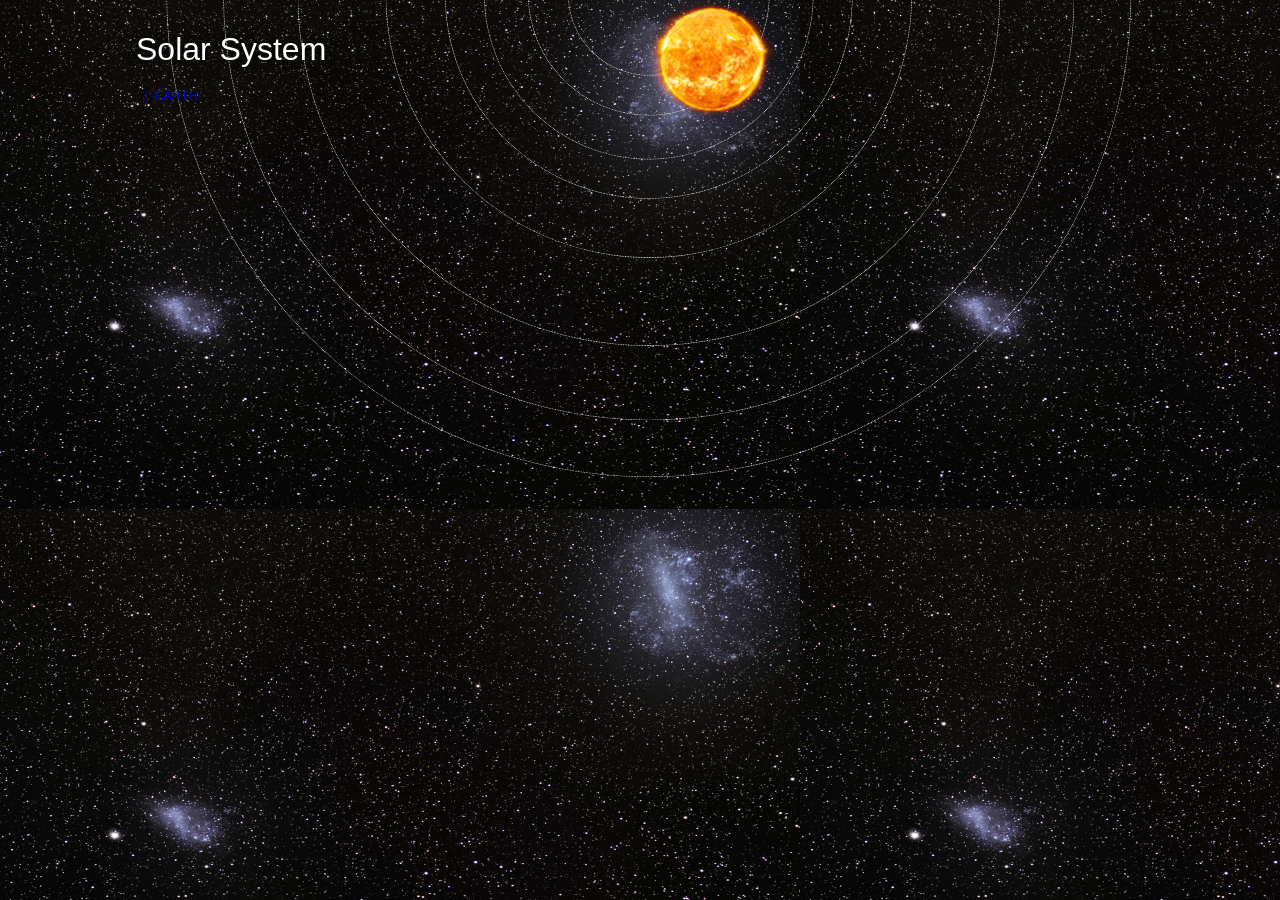
==== index.html @ e2b6c906 "Add files via upload" ====
<!Doctype html>
<html>
    <head>
        <title>Solar System</title>
        <link rel="stylesheet" href="style.css"/>
    </head>
    <body>

    </body>
</html>
        <div id="container">
            <h1>Solar System</h1>
            <a href="sun.html"><img src="images/sun.png" id="sun"/></a>

            <div id="neptune-orbit">
                <a href="neptune.html"><img src="images/neptune.png" id="neptune"/></a>
            </div>
            <div id="neptune-label" class="label-box">
               <a href="neptune.html">NEPTUNE</a> 
            </div>

            <div id="uranus-orbit">
                <a href="uranus.html"><img src="images/uranus.png" id="uranus"/></a>
            </div>
            <div id="uranus-label" class="label-box">
                <a href="uranus.html">URANUS</a>
            </div>

            <div id="saturn-orbit">
                <a href="saturn.html"><img src="images/saturn.png" id="saturn"/></a>
            </div>

            <div id="saturn-label" class="label-box">
                <a href="saturn.html">SATURN</a>
            </div>

            <div id="jupiter-orbit">
                <a href="jupiter.html"><img src="images/jupiter.png" id="jupiter"/></a>
            </div>

            <div id="jupiter-label" class="label-box">
                <a href="jupiter.html">JUPITER</a>
            </div>

            <div id="mars-orbit">
                <a href="mars.html"><img src="images/mars.png" id="mars"/></a>
            </div>

            <div id="mars-label" class="label-box">
                <a href="mars.html">MARS</a>
            </div>

            <div id="earth-orbit">
                <a href="earth.html"><img src="images/earth.png" id="earth"/></a>
            </div>

            <div id="earth-label" class="label-box">
                <a href="earth.html">EARTH</a>
            </div>

            <div id="venus-orbit">
                <a href="venus.html"><img src="images/venus.png" id="venus"/></a>
            </div>

            <div id="venus-label" class="label-box">
                <a href="venus.html">VENUS</a>
            </div>

            <div id="mercury-orbit">
                <a href="mercury.html"><img src="images/mercury.png" id="mercury"/></a>
            </div>

            <div id="venus-label" class="label-box">
                <a href="mercury.html">MERCURY</a>
            </div>

        </div>
    </body>
</html>
---- style.css ----
body{
    width: 100%;
    height: 100%;
    background: url('images/space.png');
    overflow: hidden;
}

h1{
    font-family: sans-serif;
    font-weight: 100;
    font-size: 40px;
    text-shadow: 0 0 10px #000000;
    color: white;
}

#sun{
    position: absolute;
    z-index: 1000;
    width: 160px;
    bottom: 10px;
    left: 50%;
    margin-bottom: -80px;
}

#neptune{
    width: 66px;
    height: 66px;
    margin: 143px;
    z-index: 1000;
    animation: spin-right 8s linear infinite;
    -webkit-animation: spin-right 8s linear infinite;
}

#neptune-orbit{
    position: absolute;
    width: 1204px;
    height: 1204px;
    bottom: -512px;
    left: 50%;
    margin-left: -602px;
    border: 1px dotted white;
    border-radius: 50%;
    animation: spin-left 14s linear infinite;
    -webkit-animation: spin-left 14s linear infinite;
}

#neptune-label{
    bottom: 692px;
}

#uranus{
    width: 66px;
    height: 66px;
    margin: 120px;
    z-index: 1000;
    animation: spin-right 8s linear infinite;
    -webkit-animation: spin-right 8s linear infinite;
}

#uranus-orbit{
    position: absolute;
    width: 1062px;
    height: 1062px;
    bottom: -441px;
    left: 50%;
    margin-left: -531px;
    border: 1px dotted white;
    border-radius: 50%;
    animation: spin-left 15s linear infinite;
    -webkit-animation: spin-left 15s linear infinite;
}

#uranus-label{
    bottom: 620px;
}

#saturn{
    width: 110px;
    margin: 85px;
    z-index: 1000;
    animation: spin-right 13s linear infinite;
    -webkit-animation: spin-right 13s linear infinite;
}

#saturn-orbit{
    position: absolute;
    width: 876px;
    height: 876px;
    bottom: -348px;
    left: 50%;
    margin-left: -438px;
    border: 1px dotted white;
    border-radius: 50%;
    animation: spin-left 13s linear infinite;
    -webkit-animation: spin-left 13s linear infinite;
}

#saturn-label{
    bottom: 527px;
}

#jupiter{
    width: 100px;
    height: 100px;
    margin: 45px;
    z-index: 1000;
    animation: spin-right 10s linear infinite;
    -webkit-animation: spin-right 10s linear infinite;
}

#jupiter-orbit{
    position: absolute;
    width: 656px;
    height: 656px;
    bottom: -238px;
    left: 50%;
    margin-left: -328px;
    border: 1px dotted white;
    border-radius: 50%;
    animation: spin-left 10s linear infinite;
    -webkit-animation: spin-left 10s linear infinite;
}

#jupiter-label{
    bottom: 417px;
}

#mars{
    width: 38px;
    height: 38px;
    margin: 55px;
    z-index: 1000;
    animation: spin-right 3s linear infinite;
    -webkit-animation: spin-right 3s linear infinite;
}

#mars-orbit{
    position: absolute;
    width: 508px;
    height: 508px;
    bottom: -164px;
    left: 50%;
    margin-left: -254px;
    border: 1px dotted white;
    border-radius: 50%;
    animation: spin-left 4s linear infinite;
    -webkit-animation: spin-left 4s linear infinite;
}

#mars-label{
    bottom: 343px;
}

#earth{
    width: 50px;
    height: 50px;
    margin: 34px;
    z-index: 1000;
    animation: spin-right 3s linear infinite;
    -webkit-animation: spin-right 3s linear infinite;
}

#earth-orbit{
    position: absolute;
    width: 410px;
    height: 410px;
    bottom: -115px;
    left: 50%;
    margin-left: -205px;
    border: 1px dotted white;
    border-radius: 50%;
    animation: spin-left 4s linear infinite;
    -webkit-animation: spin-left 4s linear infinite;
}

#mars-label{
    bottom: 294px;
}

#venus{
    width: 50px;
    height: 50px;
    margin: 16px;
    z-index: 1000;
}

#venus-orbit{
    position: absolute;
    width: 300px;
    height: 300px;
    bottom: -60px;
    left: 50%;
    margin-left: -150px;
    border: 1px dotted white;
    border-radius: 50%;
    animation: spin-left 4s linear infinite;
    -webkit-animation: spin-left 4s linear infinite;
}

#venus-label{
    bottom: 239px;
}

#mercury{
    width: 50px;
    height: 50px;
    margin: 16px;
    z-index: 1000;
}

#mercury-orbit{
    position: absolute;
    z-index: 1;
    width: 200px;
    height: 200px;
    bottom: -10px;
    left: 50%;
    margin-left: -100px;
    border: 1px dotted white;
    border-radius: 50%;
    animation: spin-left 4s linear infinite;
    -webkit-animation: spin-left 4s linear infinite;
}

#mercury-label{
    bottom: 189px;
}

#container{
    transform: scale(0.8, 0.8); translate: (0, 700px);
}

.label-box{
    position: absolute;
    width: 150px;
    left: 50px;
    margin-left: -75px;
    text-align: center;
    color: white;
    font-weight: 100;
    font-family: sans-serif;
}

.label-box a{
    text-decoration: none;
    padding: 0;
    margin: 0;
}

.label-box a:visited{
    color: white;
}

@keyframes spin-left{
    100%{
        transform: rotate(-360deg);
        -webkit-transform: rotate(-360deg);
    }
}

@keyframes spin-right{
    100%{
        transform: rotate(360deg);
        -webkit-transform: rotate(360deg);
    }
}
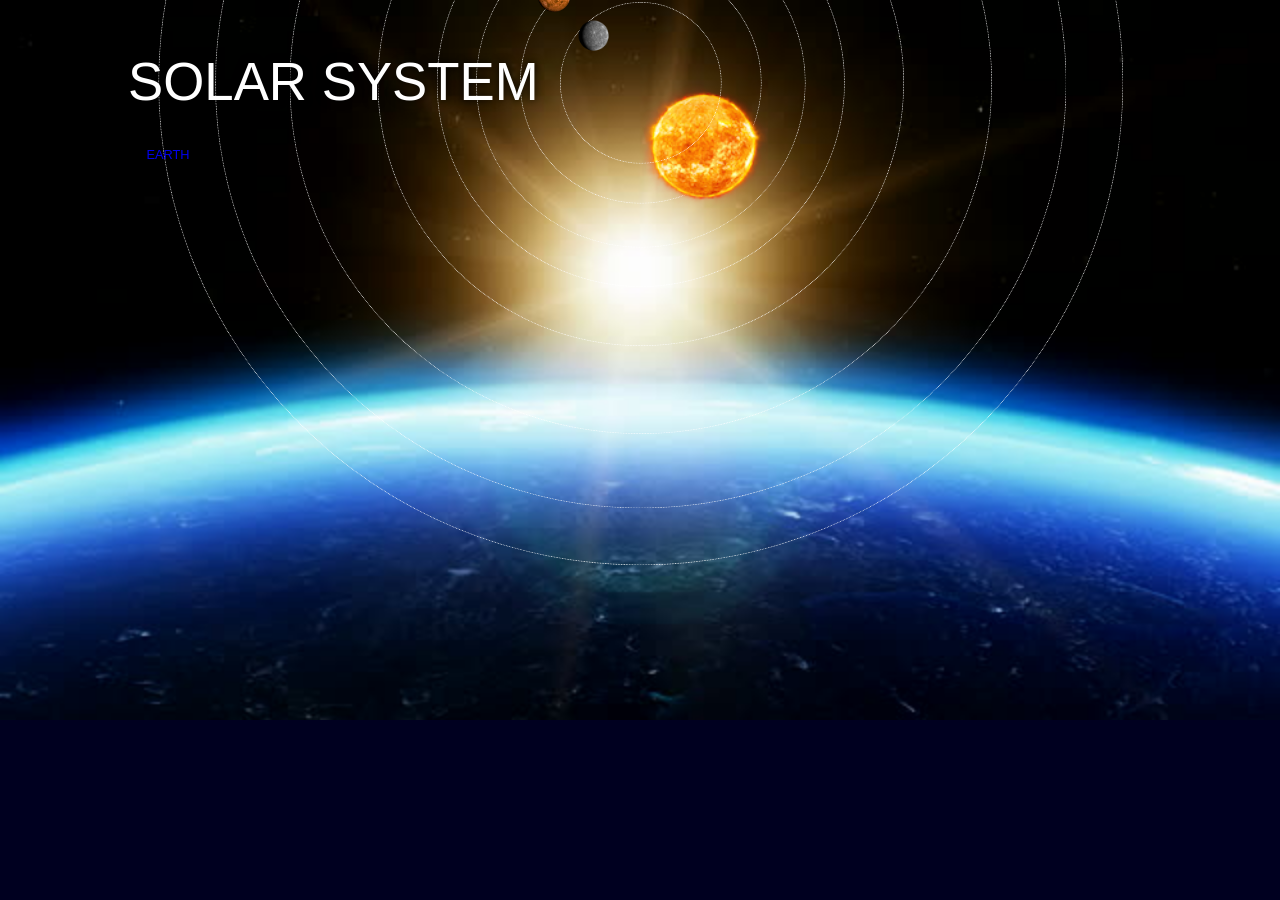
==== commit 061c7746: "Add files via upload" ====
--- a/index.html
+++ b/index.html
@@ -3,6 +3,7 @@
     <head>
         <title>Solar System</title>
         <link rel="stylesheet" href="style.css"/>
+        <link rel="stylesheet" href="style-pages.css"/>
     </head>
     <body>
 
--- a/style.css
+++ b/style.css
@@ -13,14 +13,19 @@
     color: white;
 }
 
+/*=================================== SUN =================================*/
+
 #sun{
     position: absolute;
     z-index: 1000;
     width: 160px;
-    bottom: 10px;
+    top: 50%;
     left: 50%;
     margin-bottom: -80px;
 }
+
+
+/*================================= NEPTUNE ===============================*/
 
 #neptune{
     width: 66px;
@@ -35,8 +40,9 @@
     position: absolute;
     width: 1204px;
     height: 1204px;
-    bottom: -512px;
-    left: 50%;
+    top: 50%;
+    left: 50%;
+    margin-top: -602px;
     margin-left: -602px;
     border: 1px dotted white;
     border-radius: 50%;
@@ -47,6 +53,9 @@
 #neptune-label{
     bottom: 692px;
 }
+
+
+/*================================ URANUS ===============================*/
 
 #uranus{
     width: 66px;
@@ -61,8 +70,9 @@
     position: absolute;
     width: 1062px;
     height: 1062px;
-    bottom: -441px;
-    left: 50%;
+    top: 50%;
+    left: 50%;
+    margin-top: -531px;
     margin-left: -531px;
     border: 1px dotted white;
     border-radius: 50%;
@@ -73,6 +83,8 @@
 #uranus-label{
     bottom: 620px;
 }
+
+/*=============================== SATURN =============================*/
 
 #saturn{
     width: 110px;
@@ -86,8 +98,9 @@
     position: absolute;
     width: 876px;
     height: 876px;
-    bottom: -348px;
-    left: 50%;
+    top: 50%;
+    left: 50%;
+    margin-top: -438px;
     margin-left: -438px;
     border: 1px dotted white;
     border-radius: 50%;
@@ -98,6 +111,8 @@
 #saturn-label{
     bottom: 527px;
 }
+
+/*================================ JUPITER ============================*/
 
 #jupiter{
     width: 100px;
@@ -112,8 +127,9 @@
     position: absolute;
     width: 656px;
     height: 656px;
-    bottom: -238px;
-    left: 50%;
+    top: 50%;
+    left: 50%;
+    margin-top: -328px;
     margin-left: -328px;
     border: 1px dotted white;
     border-radius: 50%;
@@ -124,6 +140,8 @@
 #jupiter-label{
     bottom: 417px;
 }
+
+/*=================================== MARS ================================*/
 
 #mars{
     width: 38px;
@@ -138,8 +156,9 @@
     position: absolute;
     width: 508px;
     height: 508px;
-    bottom: -164px;
-    left: 50%;
+    top: 50%;
+    left: 50%;
+    margin-top: -254px;
     margin-left: -254px;
     border: 1px dotted white;
     border-radius: 50%;
@@ -150,6 +169,8 @@
 #mars-label{
     bottom: 343px;
 }
+
+/*=================================== EARTH ================================*/
 
 #earth{
     width: 50px;
@@ -164,8 +185,9 @@
     position: absolute;
     width: 410px;
     height: 410px;
-    bottom: -115px;
-    left: 50%;
+    top: 50%;
+    left: 50%;
+    margin-top: -205px;
     margin-left: -205px;
     border: 1px dotted white;
     border-radius: 50%;
@@ -176,6 +198,8 @@
 #mars-label{
     bottom: 294px;
 }
+
+/*===================================== VENUS =================================*/
 
 #venus{
     width: 50px;
@@ -188,8 +212,9 @@
     position: absolute;
     width: 300px;
     height: 300px;
-    bottom: -60px;
-    left: 50%;
+    top: 50%;
+    left: 50%;
+    margin-top: -150px;
     margin-left: -150px;
     border: 1px dotted white;
     border-radius: 50%;
@@ -200,6 +225,8 @@
 #venus-label{
     bottom: 239px;
 }
+
+/*============================================ MERCURY ================================*/
 
 #mercury{
     width: 50px;
@@ -210,11 +237,12 @@
 
 #mercury-orbit{
     position: absolute;
-    z-index: 1;
+    z-index: 1000;
     width: 200px;
     height: 200px;
-    bottom: -10px;
-    left: 50%;
+    top: 50%;
+    left: 50%;
+    margin-top: -100px;
     margin-left: -100px;
     border: 1px dotted white;
     border-radius: 50%;
@@ -226,9 +254,14 @@
     bottom: 189px;
 }
 
+
+/*===================================== PLEASE REMOVE =================================*/
+
 #container{
     transform: scale(0.8, 0.8); translate: (0, 700px);
 }
+
+/*===================================== LABEL BOX ==============================*/
 
 .label-box{
     position: absolute;
@@ -251,6 +284,8 @@
     color: white;
 }
 
+/*================================== ANIMATION ===========================*/
+
 @keyframes spin-left{
     100%{
         transform: rotate(-360deg);
@@ -264,4 +299,3 @@
         -webkit-transform: rotate(360deg);
     }
 }
-
--- a/style-pages.css
+++ b/style-pages.css
@@ -0,0 +1,63 @@
+body{
+    margin: 0;
+    padding: 0;
+    width: 100%;
+    background-color: #000020;
+    font-family: sans-serif;
+    background-image: url('images/earth-sunrise.jpg');
+    background-repeat: no-repeat;
+    background-size: 100%;
+    color: #ffffff;
+}
+
+h1{
+    font-weight: 100;
+    font-size: 66px;
+    text-shadow: 0 0 10px #000000;
+    text-transform: uppercase;
+}
+
+p.intro{
+    font-size: 26px;
+    font-weight: 200;
+    text-shadow: 0 0 10px #000000;
+}
+
+#content{
+    margin-bottom: 50px;
+    padding: 8px;
+}
+
+#video{
+    width: 100%;
+}
+
+/*================================ BOTTOM TABS =============================*/
+
+#tabs-bottom{
+    position: fixed;
+    bottom: 0;
+    left: 0;
+    z-index: 500;
+    display: inline-block;
+    width: 100%;
+    height: 50px;
+
+    box-shadow: inset 0px 1px 0px 0px #54a3f7;
+    background: linear-gradient(#007dc1, #0061a7);
+    border-radius: 3px;
+    border: 1px solid #124d77;
+}
+
+#tabs-bottom a{
+    float: left;
+    display: block;
+    width: 33%;
+    height: 35px;
+    font-weight: 700;
+    color: #ffffff;
+    text-align: center;
+    text-decoration: none;
+    text-shadow: 0px 1px 0px #154682;
+    padding-top: 18px;
+}
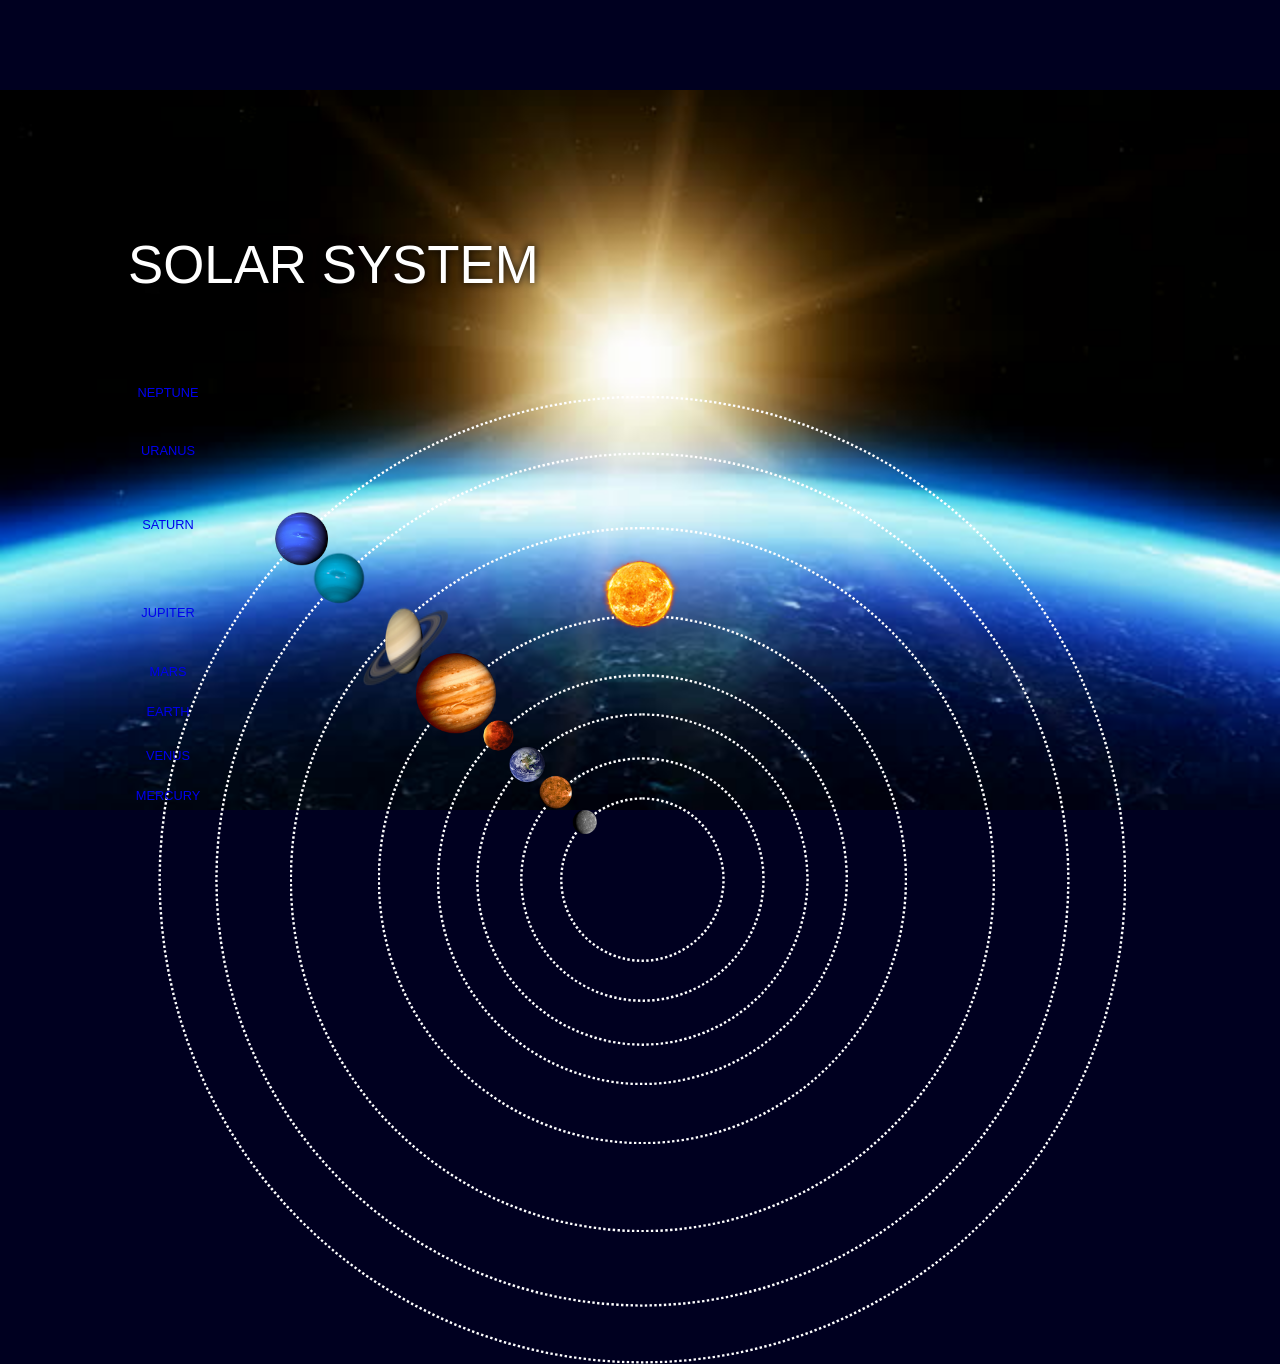
==== commit 04da1b1f: "Fix HTML structure and add missing labels" ====
--- a/index.html
+++ b/index.html
@@ -71,10 +71,10 @@
                 <a href="mercury.html"><img src="images/mercury.png" id="mercury"/></a>
             </div>
 
-            <div id="venus-label" class="label-box">
+            <div id="mercury-label" class="label-box">
                 <a href="mercury.html">MERCURY</a>
             </div>
 
         </div>
     </body>
-</html>+</html>
--- a/style.css
+++ b/style.css
@@ -1,8 +1,17 @@
 body{
     width: 100%;
-    height: 100%;
-    background: url('images/space.png');
-    overflow: hidden;
+    min-height: 100%;
+    margin: 0;
+    padding: 0;
+    background: url("images/space.png") center center / cover no-repeat fixed;
+    
+    background-image: url("images/space.png");
+    background-size: cover;
+    background-position: center center;
+    background-repeat: no-repeat;
+    background-attachment: fixed;
+
+    overflow: auto;
 }
 
 h1{
@@ -17,13 +26,12 @@
 
 #sun{
     position: absolute;
-    z-index: 1000;
-    width: 160px;
+    z-index: 5;
     top: 50%;
     left: 50%;
+    transform: translate(-50%, -50%);
     margin-bottom: -80px;
 }
-
 
 /*================================= NEPTUNE ===============================*/
 
@@ -40,11 +48,10 @@
     position: absolute;
     width: 1204px;
     height: 1204px;
-    top: 50%;
-    left: 50%;
-    margin-top: -602px;
+    bottom: -512px;
+    left: 50%;
     margin-left: -602px;
-    border: 1px dotted white;
+    border: 3px dotted white;
     border-radius: 50%;
     animation: spin-left 14s linear infinite;
     -webkit-animation: spin-left 14s linear infinite;
@@ -70,11 +77,10 @@
     position: absolute;
     width: 1062px;
     height: 1062px;
-    top: 50%;
-    left: 50%;
-    margin-top: -531px;
+    bottom: -441px;
+    left: 50%;
     margin-left: -531px;
-    border: 1px dotted white;
+    border: 3px dotted white;
     border-radius: 50%;
     animation: spin-left 15s linear infinite;
     -webkit-animation: spin-left 15s linear infinite;
@@ -88,6 +94,7 @@
 
 #saturn{
     width: 110px;
+    height: 110px;
     margin: 85px;
     z-index: 1000;
     animation: spin-right 13s linear infinite;
@@ -98,11 +105,10 @@
     position: absolute;
     width: 876px;
     height: 876px;
-    top: 50%;
-    left: 50%;
-    margin-top: -438px;
+    bottom: -348px;
+    left: 50%;
     margin-left: -438px;
-    border: 1px dotted white;
+    border: 3px dotted white;
     border-radius: 50%;
     animation: spin-left 13s linear infinite;
     -webkit-animation: spin-left 13s linear infinite;
@@ -127,11 +133,10 @@
     position: absolute;
     width: 656px;
     height: 656px;
-    top: 50%;
-    left: 50%;
-    margin-top: -328px;
+    bottom: -238px;
+    left: 50%;
     margin-left: -328px;
-    border: 1px dotted white;
+    border: 3px dotted white;
     border-radius: 50%;
     animation: spin-left 10s linear infinite;
     -webkit-animation: spin-left 10s linear infinite;
@@ -156,11 +161,10 @@
     position: absolute;
     width: 508px;
     height: 508px;
-    top: 50%;
-    left: 50%;
-    margin-top: -254px;
+    bottom: -164px;
+    left: 50%;
     margin-left: -254px;
-    border: 1px dotted white;
+    border: 3px dotted white;
     border-radius: 50%;
     animation: spin-left 4s linear infinite;
     -webkit-animation: spin-left 4s linear infinite;
@@ -175,7 +179,7 @@
 #earth{
     width: 50px;
     height: 50px;
-    margin: 34px;
+    margin: 36px;
     z-index: 1000;
     animation: spin-right 3s linear infinite;
     -webkit-animation: spin-right 3s linear infinite;
@@ -185,17 +189,16 @@
     position: absolute;
     width: 410px;
     height: 410px;
-    top: 50%;
-    left: 50%;
-    margin-top: -205px;
+    bottom: -115px;
+    left: 50%;
     margin-left: -205px;
-    border: 1px dotted white;
-    border-radius: 50%;
-    animation: spin-left 4s linear infinite;
-    -webkit-animation: spin-left 4s linear infinite;
-}
-
-#mars-label{
+    border: 3px dotted white;
+    border-radius: 50%;
+    animation: spin-left 5s linear infinite;
+    -webkit-animation: spin-left 5s linear infinite;
+}
+
+#earth-label{
     bottom: 294px;
 }
 
@@ -212,11 +215,10 @@
     position: absolute;
     width: 300px;
     height: 300px;
-    top: 50%;
-    left: 50%;
-    margin-top: -150px;
+    bottom: -60px;
+    left: 50%;
     margin-left: -150px;
-    border: 1px dotted white;
+    border: 3px dotted white;
     border-radius: 50%;
     animation: spin-left 4s linear infinite;
     -webkit-animation: spin-left 4s linear infinite;
@@ -229,25 +231,24 @@
 /*============================================ MERCURY ================================*/
 
 #mercury{
-    width: 50px;
-    height: 50px;
-    margin: 16px;
+    width: 40px;
+    height: 40px;
+    margin: 8px;
     z-index: 1000;
 }
 
 #mercury-orbit{
     position: absolute;
-    z-index: 1000;
+    z-index: 1;
     width: 200px;
     height: 200px;
-    top: 50%;
-    left: 50%;
-    margin-top: -100px;
+    bottom: -10px;
+    left: 50%;
     margin-left: -100px;
-    border: 1px dotted white;
-    border-radius: 50%;
-    animation: spin-left 4s linear infinite;
-    -webkit-animation: spin-left 4s linear infinite;
+    border: 3px dotted white;
+    border-radius: 50%;
+    animation: spin-left 2s linear infinite;
+    -webkit-animation: spin-left 2s linear infinite;
 }
 
 #mercury-label{
@@ -258,7 +259,11 @@
 /*===================================== PLEASE REMOVE =================================*/
 
 #container{
-    transform: scale(0.8, 0.8); translate: (0, 700px);
+    position: relative;
+    width: 100%;
+    min-height: 100vh;
+    transform: scale(0.8);
+    top: 100px;
 }
 
 /*===================================== LABEL BOX ==============================*/
@@ -299,3 +304,21 @@
         -webkit-transform: rotate(360deg);
     }
 }
+
+.orbit{
+    border-width: 1px;
+    opacity: 0.45;
+}
+
+.solar-system{
+    position: relative;
+    width: 100%;
+    height: 100vh;
+    top: 50%;
+    left: 50%
+    display: flex;
+    justify-content: center;
+    align-items: center;
+
+   transform: translateY(100px);
+}
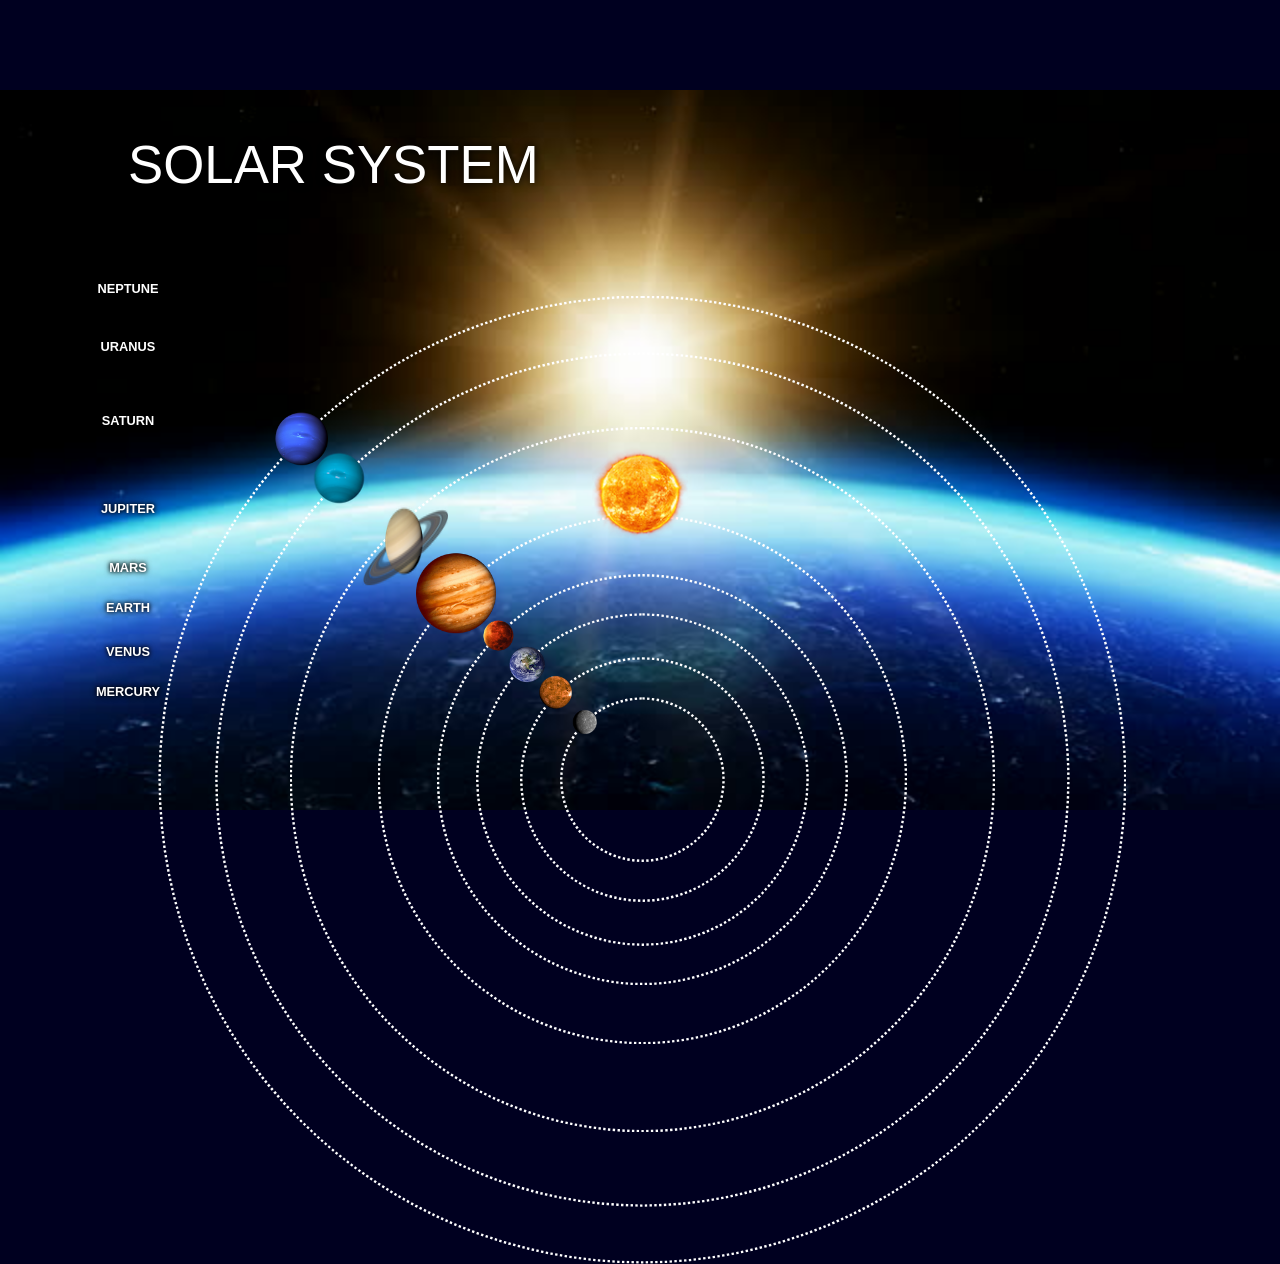
==== commit e56d50da: "Fix HTML structure and formatting for index.html" ====
--- a/index.html
+++ b/index.html
@@ -10,25 +10,37 @@
     </body>
 </html>
         <div id="container">
+            
             <h1>Solar System</h1>
-            <a href="sun.html"><img src="images/sun.png" id="sun"/></a>
+            
+            <a href="sun.html">
+                <img src="images/sun.png" id="sun"/>
+            </a>
 
             <div id="neptune-orbit">
-                <a href="neptune.html"><img src="images/neptune.png" id="neptune"/></a>
+                <a href="neptune.html">
+                    <img src="images/neptune.png" id="neptune"/>
+                </a>
             </div>
+            
             <div id="neptune-label" class="label-box">
                <a href="neptune.html">NEPTUNE</a> 
             </div>
 
             <div id="uranus-orbit">
-                <a href="uranus.html"><img src="images/uranus.png" id="uranus"/></a>
+                <a href="uranus.html">
+                    <img src="images/uranus.png" id="uranus"/>
+                </a>
             </div>
+            
             <div id="uranus-label" class="label-box">
                 <a href="uranus.html">URANUS</a>
             </div>
 
             <div id="saturn-orbit">
-                <a href="saturn.html"><img src="images/saturn.png" id="saturn"/></a>
+                <a href="saturn.html">
+                    <img src="images/saturn.png" id="saturn"/>
+                </a>
             </div>
 
             <div id="saturn-label" class="label-box">
@@ -36,7 +48,9 @@
             </div>
 
             <div id="jupiter-orbit">
-                <a href="jupiter.html"><img src="images/jupiter.png" id="jupiter"/></a>
+                <a href="jupiter.html">
+                    <img src="images/jupiter.png" id="jupiter"/>
+                </a>
             </div>
 
             <div id="jupiter-label" class="label-box">
@@ -44,7 +58,9 @@
             </div>
 
             <div id="mars-orbit">
-                <a href="mars.html"><img src="images/mars.png" id="mars"/></a>
+                <a href="mars.html">
+                    <img src="images/mars.png" id="mars"/>
+                </a>
             </div>
 
             <div id="mars-label" class="label-box">
@@ -52,7 +68,9 @@
             </div>
 
             <div id="earth-orbit">
-                <a href="earth.html"><img src="images/earth.png" id="earth"/></a>
+                <a href="earth.html">
+                    <img src="images/earth.png" id="earth"/>
+                </a>
             </div>
 
             <div id="earth-label" class="label-box">
@@ -60,7 +78,9 @@
             </div>
 
             <div id="venus-orbit">
-                <a href="venus.html"><img src="images/venus.png" id="venus"/></a>
+                <a href="venus.html">
+                    <img src="images/venus.png" id="venus"/>
+                </a>
             </div>
 
             <div id="venus-label" class="label-box">
@@ -68,7 +88,9 @@
             </div>
 
             <div id="mercury-orbit">
-                <a href="mercury.html"><img src="images/mercury.png" id="mercury"/></a>
+                <a href="mercury.html">
+                    <img src="images/mercury.png" id="mercury"/>
+                </a>
             </div>
 
             <div id="mercury-label" class="label-box">
--- a/style.css
+++ b/style.css
@@ -26,11 +26,13 @@
 
 #sun{
     position: absolute;
-    z-index: 5;
+    width: 120px;
+    height: 120px;
     top: 50%;
     left: 50%;
     transform: translate(-50%, -50%);
-    margin-bottom: -80px;
+    margin: 0;
+    z-index: 2000;
 }
 
 /*================================= NEPTUNE ===============================*/
@@ -263,30 +265,44 @@
     width: 100%;
     min-height: 100vh;
     transform: scale(0.8);
-    top: 100px;
+    top: 0;
 }
 
 /*===================================== LABEL BOX ==============================*/
 
 .label-box{
     position: absolute;
-    width: 150px;
-    left: 50px;
-    margin-left: -75px;
+    width: 120px;
+    margin-left: -60px;
+    
     text-align: center;
     color: white;
-    font-weight: 100;
-    font-family: sans-serif;
+    font-size: 16px;
+    font-weight: bold;
+    font-family: Arial, sans-serif;
+    
+    text-shadow: 0 0 5px black, 0 0 8px black;
+    
+    z-index: 3000;
+    
+    pointer-events: auto;
 }
 
 .label-box a{
+    display: inline-block;
+    color: white;
     text-decoration: none;
-    padding: 0;
-    margin: 0;
+    cursor: pointer;
+    padding: 5px 10px;
 }
 
 .label-box a:visited{
     color: white;
+}
+
+.label-box a:hover{
+    color: #00ffff;
+    text-shadow: 0 0 10px #00ffff;
 }
 
 /*================================== ANIMATION ===========================*/
@@ -315,7 +331,7 @@
     width: 100%;
     height: 100vh;
     top: 50%;
-    left: 50%
+    left: 50%;
     display: flex;
     justify-content: center;
     align-items: center;
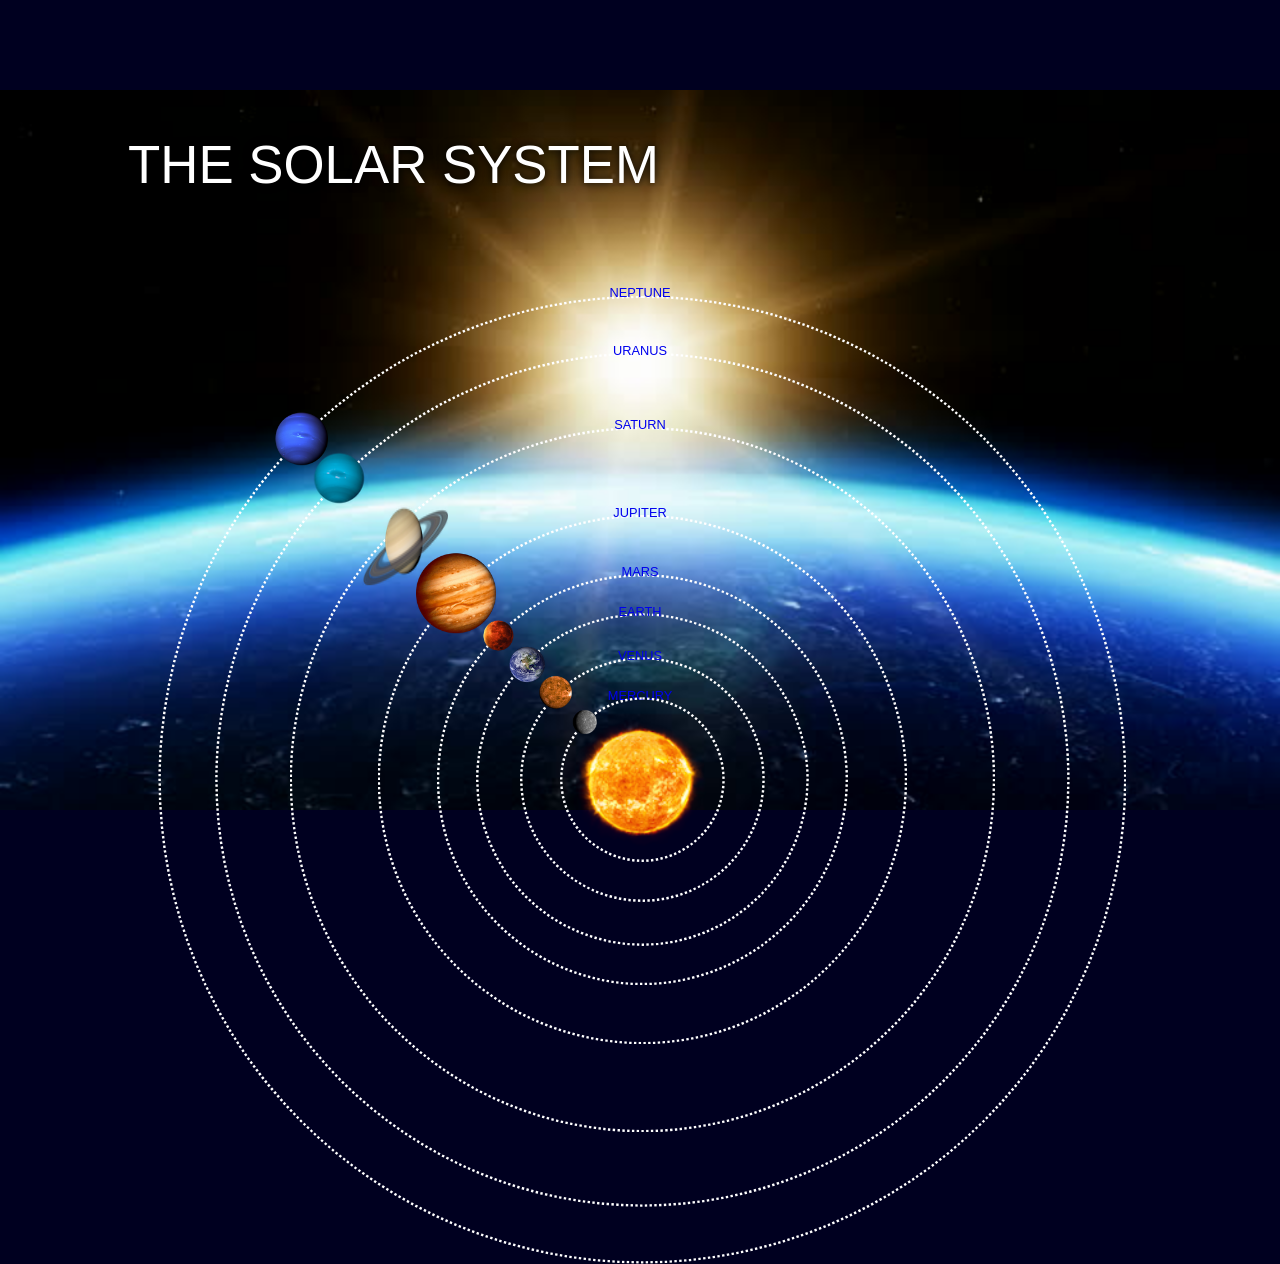
==== commit f852cb61: "Change title to 'The Solar System' Updated the title from 'Solar System' to 'The Solar System'." ====
--- a/index.html
+++ b/index.html
@@ -6,12 +6,9 @@
         <link rel="stylesheet" href="style-pages.css"/>
     </head>
     <body>
-
-    </body>
-</html>
         <div id="container">
             
-            <h1>Solar System</h1>
+            <h1>The Solar System</h1>
             
             <a href="sun.html">
                 <img src="images/sun.png" id="sun"/>
--- a/style.css
+++ b/style.css
@@ -5,7 +5,7 @@
     padding: 0;
     background: url("images/space.png") center center / cover no-repeat fixed;
     
-    background-image: url("images/space.png");
+    background-image: url("images/earth-sunrise.jpg");
     background-size: cover;
     background-position: center center;
     background-repeat: no-repeat;
@@ -26,13 +26,11 @@
 
 #sun{
     position: absolute;
-    width: 120px;
-    height: 120px;
-    top: 50%;
-    left: 50%;
-    transform: translate(-50%, -50%);
-    margin: 0;
-    z-index: 2000;
+    z-index: 1000;
+    width: 160px;
+    bottom: 10px;
+    left: 50%;
+    margin-left: -80px;
 }
 
 /*================================= NEPTUNE ===============================*/
@@ -272,37 +270,26 @@
 
 .label-box{
     position: absolute;
-    width: 120px;
-    margin-left: -60px;
-    
+    width: 150px;
+    left: 50%;
+    margin-left: -75px;
     text-align: center;
     color: white;
     font-size: 16px;
-    font-weight: bold;
-    font-family: Arial, sans-serif;
-    
-    text-shadow: 0 0 5px black, 0 0 8px black;
-    
-    z-index: 3000;
-    
+    font-weight: 100;
+    font-family: sans-serif;
     pointer-events: auto;
 }
 
 .label-box a{
-    display: inline-block;
-    color: white;
     text-decoration: none;
+    padding: 0;
+    margin: 0;
     cursor: pointer;
-    padding: 5px 10px;
 }
 
 .label-box a:visited{
     color: white;
-}
-
-.label-box a:hover{
-    color: #00ffff;
-    text-shadow: 0 0 10px #00ffff;
 }
 
 /*================================== ANIMATION ===========================*/
@@ -325,16 +312,3 @@
     border-width: 1px;
     opacity: 0.45;
 }
-
-.solar-system{
-    position: relative;
-    width: 100%;
-    height: 100vh;
-    top: 50%;
-    left: 50%;
-    display: flex;
-    justify-content: center;
-    align-items: center;
-
-   transform: translateY(100px);
-}
